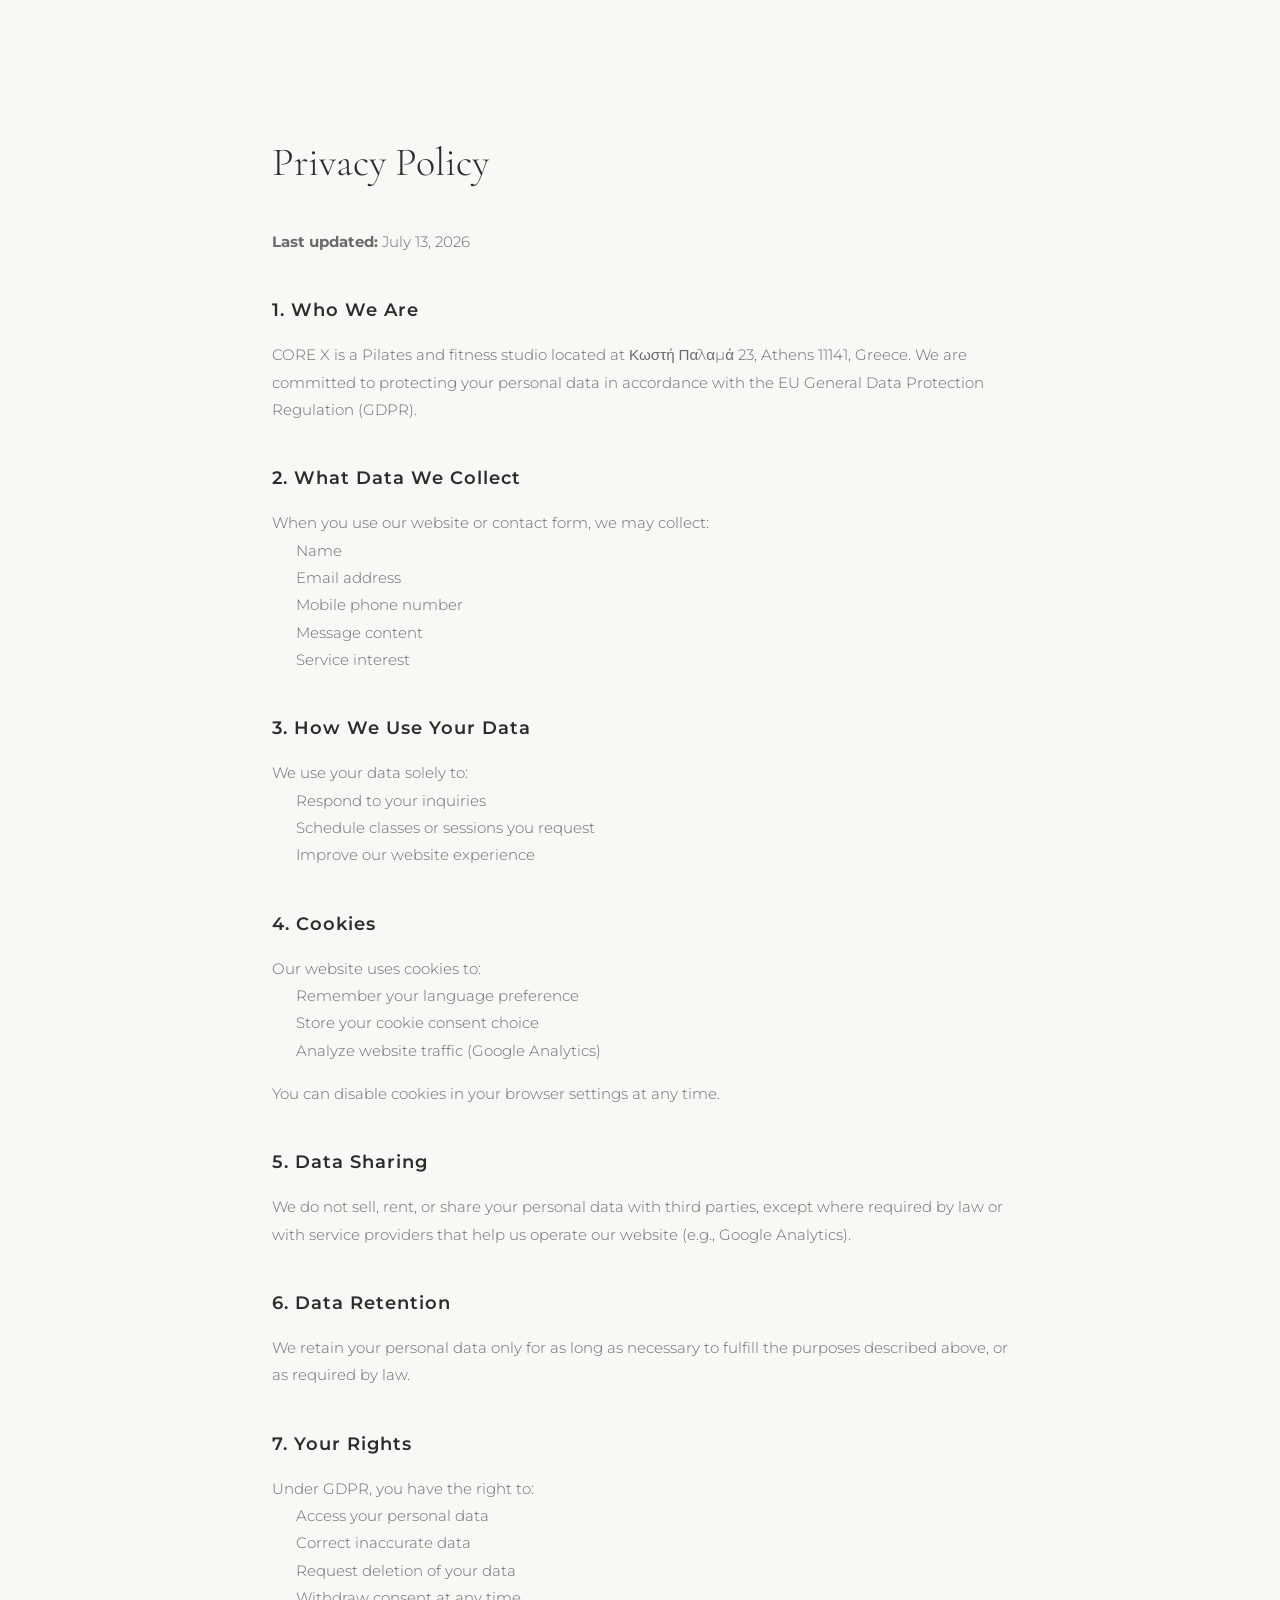
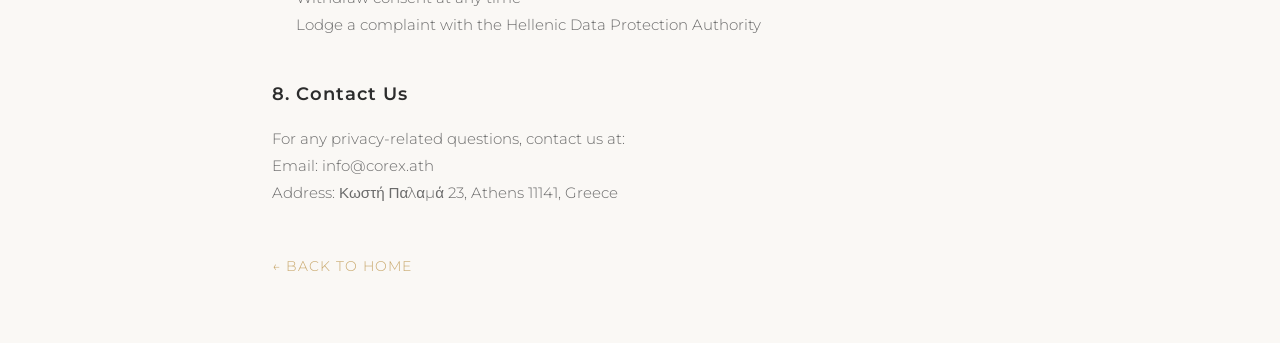
==== privacy.html @ 12844a9a "Add files via upload" ====
<!DOCTYPE html>
<html lang="en">
<head>
    <meta charset="UTF-8">
    <meta name="viewport" content="width=device-width, initial-scale=1.0">
    <title>Privacy Policy — CORE X</title>
    <meta name="description" content="Privacy Policy for CORE X Pilates and Fitness Studio in Athens, Greece.">
    <link rel="preconnect" href="https://fonts.googleapis.com">
    <link rel="preconnect" href="https://fonts.gstatic.com" crossorigin>
    <link href="https://fonts.googleapis.com/css2?family=Cormorant+Garamond:wght@300;400;600&family=Montserrat:wght@200;300;400;500;600&display=swap" rel="stylesheet">
    <link rel="stylesheet" href="styles.css">
    <style>
        .privacy-page {
            padding: 8rem 2rem 4rem;
            max-width: 800px;
            margin: 0 auto;
            color: var(--color-charcoal);
        }
        .privacy-page h1 {
            font-family: var(--font-heading);
            font-size: 2.5rem;
            font-weight: 300;
            margin-bottom: 2rem;
        }
        .privacy-page h2 {
            font-family: var(--font-body);
            font-size: 1.1rem;
            font-weight: 600;
            letter-spacing: 1px;
            margin-top: 2.5rem;
            margin-bottom: 1rem;
        }
        .privacy-page p, .privacy-page li {
            font-size: 0.95rem;
            line-height: 1.8;
            color: var(--color-text-light);
        }
        .privacy-page ul {
            padding-left: 1.5rem;
            margin-bottom: 1rem;
        }
        .privacy-page a {
            color: var(--color-gold);
        }
        .back-link {
            display: inline-block;
            margin-top: 3rem;
            font-size: 0.85rem;
            letter-spacing: 1px;
            text-transform: uppercase;
            color: var(--color-gold);
            text-decoration: none;
        }
        .back-link:hover {
            color: var(--color-primary);
        }
    </style>
</head>
<body>
    <div class="privacy-page">
        <h1>Privacy Policy</h1>
        <p><strong>Last updated:</strong> July 13, 2026</p>

        <h2>1. Who We Are</h2>
        <p>CORE X is a Pilates and fitness studio located at Κωστή Παλαμά 23, Athens 11141, Greece. We are committed to protecting your personal data in accordance with the EU General Data Protection Regulation (GDPR).</p>

        <h2>2. What Data We Collect</h2>
        <p>When you use our website or contact form, we may collect:</p>
        <ul>
            <li>Name</li>
            <li>Email address</li>
            <li>Mobile phone number</li>
            <li>Message content</li>
            <li>Service interest</li>
        </ul>

        <h2>3. How We Use Your Data</h2>
        <p>We use your data solely to:</p>
        <ul>
            <li>Respond to your inquiries</li>
            <li>Schedule classes or sessions you request</li>
            <li>Improve our website experience</li>
        </ul>

        <h2>4. Cookies</h2>
        <p>Our website uses cookies to:</p>
        <ul>
            <li>Remember your language preference</li>
            <li>Store your cookie consent choice</li>
            <li>Analyze website traffic (Google Analytics)</li>
        </ul>
        <p>You can disable cookies in your browser settings at any time.</p>

        <h2>5. Data Sharing</h2>
        <p>We do not sell, rent, or share your personal data with third parties, except where required by law or with service providers that help us operate our website (e.g., Google Analytics).</p>

        <h2>6. Data Retention</h2>
        <p>We retain your personal data only for as long as necessary to fulfill the purposes described above, or as required by law.</p>

        <h2>7. Your Rights</h2>
        <p>Under GDPR, you have the right to:</p>
        <ul>
            <li>Access your personal data</li>
            <li>Correct inaccurate data</li>
            <li>Request deletion of your data</li>
            <li>Withdraw consent at any time</li>
            <li>Lodge a complaint with the Hellenic Data Protection Authority</li>
        </ul>

        <h2>8. Contact Us</h2>
        <p>For any privacy-related questions, contact us at:<br>
        Email: info@corex.ath<br>
        Address: Κωστή Παλαμά 23, Athens 11141, Greece</p>

        <a href="index.html" class="back-link">← Back to Home</a>
    </div>
</body>
</html>
---- styles.css ----
/* ============================================
   CORE X — Pilates. Movement. Fitness.
   Premium Dark/Gold Design System
   ============================================ */

:root {
    --color-primary: #A67C52;
    --color-primary-light: #C4A882;
    --color-primary-dark: #8B6342;
    --color-gold: #C9A96E;
    --color-gold-light: #D4BA8A;
    --color-cream: #F5F0E8;
    --color-offwhite: #FAF8F5;
    --color-charcoal: #2C2C2C;
    --color-dark: #1A1A1A;
    --color-darker: #111111;
    --color-text: #3D3D3D;
    --color-text-light: #6B6B6B;
    --color-white: #FFFFFF;

    --font-heading: 'Cormorant Garamond', serif;
    --font-body: 'Montserrat', sans-serif;

    --transition: all 0.3s cubic-bezier(0.4, 0, 0.2, 1);
    --transition-slow: all 0.6s cubic-bezier(0.4, 0, 0.2, 1);
    --shadow-sm: 0 2px 8px rgba(0, 0, 0, 0.06);
    --shadow-md: 0 4px 20px rgba(0, 0, 0, 0.08);
    --shadow-lg: 0 8px 40px rgba(0, 0, 0, 0.12);
    --shadow-gold: 0 4px 20px rgba(201, 169, 110, 0.15);
}

/* Reset & Base */
*, *::before, *::after {
    margin: 0;
    padding: 0;
    box-sizing: border-box;
}

html {
    scroll-behavior: smooth;
    font-size: 16px;
}

body {
    font-family: var(--font-body);
    font-weight: 300;
    color: var(--color-text);
    background-color: var(--color-offwhite);
    line-height: 1.7;
    overflow-x: hidden;
}

body.no-scroll {
    overflow: hidden;
}

img {
    max-width: 100%;
    height: auto;
    display: block;
}

a {
    text-decoration: none;
    color: inherit;
    transition: var(--transition);
}

ul {
    list-style: none;
}

.container {
    max-width: 1200px;
    margin: 0 auto;
    padding: 0 2rem;
}

/* ============================================
   PRELOADER
   ============================================ */
.preloader {
    position: fixed;
    inset: 0;
    z-index: 10000;
    background: var(--color-dark);
    display: flex;
    align-items: center;
    justify-content: center;
    transition: opacity 0.6s ease, visibility 0.6s ease;
}

.preloader.hidden {
    opacity: 0;
    visibility: hidden;
}

.preloader-inner {
    text-align: center;
    display: flex;
    flex-direction: column;
    align-items: center;
}

.preloader-logo-img {
    width: 100px;
    height: auto;
    margin-bottom: 1.5rem;
}

.preloader-logo {
    font-family: var(--font-body);
    font-size: 2rem;
    font-weight: 200;
    letter-spacing: 8px;
    color: var(--color-white);
    margin-bottom: 2rem;
}

.nav-logo-img {
    height: 50px;
    width: auto;
}

.footer-logo-img {
    width: 75px;
    height: auto;
    display: block;
    margin: 0 auto 1rem auto;
}

.preloader-bar {
    width: 200px;
    height: 2px;
    background: rgba(255, 255, 255, 0.1);
    border-radius: 2px;
    overflow: hidden;
}

.preloader-progress {
    width: 0%;
    height: 100%;
    background: var(--color-gold);
    animation: preloaderFill 1.8s ease-in-out forwards;
}

@keyframes preloaderFill {
    0% { width: 0%; }
    100% { width: 100%; }
}

/* ============================================
   LANGUAGE TOGGLE
   ============================================ */
.lang-toggle {
    position: fixed;
    top: 1.5rem;
    right: 6rem;
    z-index: 1001;
    display: flex;
    align-items: center;
    gap: 0.5rem;
}

.lang-btn {
    background: none;
    border: none;
    font-family: var(--font-body);
    font-size: 0.7rem;
    font-weight: 400;
    letter-spacing: 1px;
    color: rgba(255, 255, 255, 0.6);
    cursor: pointer;
    transition: var(--transition);
    padding: 0.3rem 0.5rem;
}

.lang-btn.active {
    color: var(--color-white);
    font-weight: 500;
}

.lang-btn:hover {
    color: var(--color-gold);
}

.lang-divider {
    color: rgba(255, 255, 255, 0.3);
    font-size: 0.7rem;
}

.navbar.scrolled ~ .lang-toggle .lang-btn,
body .navbar.scrolled + .lang-toggle .lang-btn,
.lang-toggle.scrolled .lang-btn {
    color: rgba(44, 44, 44, 0.5);
}

.navbar.scrolled ~ .lang-toggle .lang-btn.active,
.lang-toggle.scrolled .lang-btn.active {
    color: var(--color-charcoal);
}

.lang-toggle.scrolled .lang-divider {
    color: rgba(44, 44, 44, 0.3);
}

/* ============================================
   NAVIGATION
   ============================================ */
.navbar {
    position: fixed;
    top: 0;
    left: 0;
    width: 100%;
    z-index: 1000;
    padding: 1.2rem 0;
    transition: var(--transition);
}

.navbar.scrolled {
    background: rgba(250, 248, 245, 0.97);
    backdrop-filter: blur(12px);
    padding: 0.8rem 0;
    box-shadow: 0 1px 20px rgba(0, 0, 0, 0.06);
}

.nav-container {
    max-width: 1200px;
    margin: 0 auto;
    padding: 0 2rem;
    display: flex;
    align-items: center;
    justify-content: space-between;
}

.nav-logo {
    display: flex;
    align-items: center;
}

.logo-circle {
    width: 70px;
    height: 70px;
    border-radius: 50%;
    background: var(--color-primary);
    display: flex;
    flex-direction: column;
    align-items: center;
    justify-content: center;
    transition: var(--transition);
}

.logo-circle:hover {
    transform: scale(1.05);
    box-shadow: var(--shadow-gold);
}

.logo-text {
    font-family: var(--font-body);
    font-weight: 600;
    font-size: 0.65rem;
    color: var(--color-white);
    letter-spacing: 2px;
    white-space: nowrap;
}

.logo-subtitle {
    font-family: var(--font-body);
    font-size: 0.28rem;
    color: var(--color-cream);
    letter-spacing: 0.3px;
    font-weight: 300;
    white-space: nowrap;
    margin-top: 1px;
}

.logo-circle-sm {
    width: 75px;
    height: 75px;
}

.logo-circle-sm .logo-text {
    font-size: 0.7rem;
}

.logo-circle-sm .logo-subtitle {
    font-size: 0.3rem;
}

.nav-menu {
    display: flex;
    gap: 2rem;
}

.nav-link {
    font-size: 0.85rem;
    font-weight: 400;
    letter-spacing: 0.5px;
    color: var(--color-white);
    position: relative;
}

.navbar.scrolled .nav-link {
    color: var(--color-charcoal);
}

.nav-link::after {
    content: '';
    position: absolute;
    bottom: -4px;
    left: 0;
    width: 0;
    height: 1px;
    background: var(--color-gold);
    transition: var(--transition);
}

.nav-link:hover::after,
.nav-link.active::after {
    width: 100%;
}

.nav-cta {
    padding: 0.6rem 1.5rem;
    border: 1px solid var(--color-gold);
    color: var(--color-white);
    font-size: 0.8rem;
    font-weight: 400;
    letter-spacing: 1px;
    text-transform: uppercase;
    transition: var(--transition);
}

.navbar.scrolled .nav-cta {
    color: var(--color-charcoal);
    border-color: var(--color-primary);
}

.nav-cta:hover {
    background: var(--color-gold);
    color: var(--color-white);
    box-shadow: var(--shadow-gold);
}

.nav-toggle {
    display: none;
    flex-direction: column;
    gap: 5px;
    background: none;
    border: none;
    cursor: pointer;
    padding: 5px;
}

.nav-toggle span {
    width: 25px;
    height: 2px;
    background: var(--color-white);
    transition: var(--transition);
}

.navbar.scrolled .nav-toggle span {
    background: var(--color-charcoal);
}

/* ============================================
   HERO SECTION — SLIDESHOW
   ============================================ */
.hero {
    position: relative;
    min-height: 110vh;
    display: flex;
    align-items: center;
    justify-content: center;
    overflow: hidden;
}

.hero-slides {
    position: absolute;
    inset: 0;
}

.hero-slide {
    position: absolute;
    inset: 0;
    background-size: cover;
    background-position: center;
    opacity: 0;
    transform: scale(1.05);
    transition: opacity 1.5s ease, transform 6s ease;
}

.hero-slide.active {
    opacity: 1;
    transform: scale(1);
}

.hero-overlay {
    position: absolute;
    inset: 0;
    background: linear-gradient(
        135deg,
        rgba(26, 26, 26, 0.7) 0%,
        rgba(44, 44, 44, 0.5) 50%,
        rgba(26, 26, 26, 0.6) 100%
    );
    z-index: 1;
}

.hero-content {
    position: relative;
    z-index: 2;
    text-align: center;
    color: var(--color-white);
    padding: 2rem;
}

.hero-pretext {
    display: block;
    font-family: var(--font-heading);
    font-style: italic;
    font-size: 2.5rem;
    font-weight: 300;
    color: var(--color-gold-light);
    margin-bottom: -0.5rem;
    opacity: 0;
    transform: translateY(20px);
    animation: heroFadeUp 1s 0.3s forwards;
}

.hero-title {
    font-family: var(--font-body);
    font-size: 6rem;
    font-weight: 200;
    letter-spacing: 30px;
    margin-bottom: 0;
    opacity: 0;
    transform: translateY(20px);
    animation: heroFadeUp 1s 0.5s forwards;
}

.hero-divider {
    width: 50px;
    height: 2px;
    background: var(--color-gold);
    margin: 1.5rem auto;
    opacity: 0;
    animation: heroFadeUp 1s 0.7s forwards;
}

.hero-tagline {
    font-size: 1rem;
    font-weight: 300;
    letter-spacing: 4px;
    text-transform: uppercase;
    color: var(--color-cream);
    margin-bottom: 2rem;
    opacity: 0;
    transform: translateY(20px);
    animation: heroFadeUp 1s 0.9s forwards;
}

.hero-services {
    display: flex;
    justify-content: center;
    gap: 3rem;
    margin-bottom: 3rem;
    opacity: 0;
    transform: translateY(20px);
    animation: heroFadeUp 1s 1.1s forwards;
}

.hero-service {
    display: flex;
    flex-direction: column;
    align-items: center;
    gap: 0.5rem;
}

.hero-service svg {
    width: 40px;
    height: 40px;
    color: var(--color-gold);
}

.hero-service span {
    font-size: 0.75rem;
    letter-spacing: 2px;
    text-transform: uppercase;
    font-weight: 300;
}

.hero-btn {
    display: inline-block;
    padding: 1rem 2.5rem;
    border: 1px solid var(--color-gold);
    color: var(--color-white);
    font-size: 0.8rem;
    letter-spacing: 2px;
    text-transform: uppercase;
    transition: var(--transition);
    opacity: 0;
    transform: translateY(20px);
    animation: heroFadeUp 1s 1.3s forwards;
}

.hero-btn:hover {
    background: var(--color-gold);
    color: var(--color-dark);
    box-shadow: var(--shadow-gold);
}

@keyframes heroFadeUp {
    to {
        opacity: 1;
        transform: translateY(0);
    }
}

.hero-scroll {
    position: absolute;
    bottom: 2rem;
    left: 50%;
    transform: translateX(-50%);
    display: flex;
    flex-direction: column;
    align-items: center;
    gap: 0.5rem;
    color: var(--color-cream);
    z-index: 2;
}

.hero-scroll span {
    font-size: 0.7rem;
    letter-spacing: 2px;
    text-transform: uppercase;
}

.scroll-line {
    width: 1px;
    height: 40px;
    background: var(--color-gold);
    animation: scrollPulse 2s infinite;
}

@keyframes scrollPulse {
    0%, 100% { opacity: 0.3; transform: scaleY(0.5); }
    50% { opacity: 1; transform: scaleY(1); }
}

/* ============================================
   SECTION COMMON STYLES
   ============================================ */
.section-label {
    display: inline-block;
    font-size: 0.75rem;
    font-weight: 500;
    letter-spacing: 3px;
    text-transform: uppercase;
    color: var(--color-gold);
    margin-bottom: 1rem;
}

.section-title {
    font-family: var(--font-heading);
    font-size: 3rem;
    font-weight: 300;
    color: var(--color-charcoal);
    line-height: 1.2;
    margin-bottom: 1rem;
}

.section-subtitle {
    font-size: 1rem;
    font-weight: 300;
    color: var(--color-text-light);
    max-width: 500px;
    margin: 0 auto;
}

.section-header {
    text-align: center;
    margin-bottom: 4rem;
}

/* ============================================
   SCROLL REVEAL
   ============================================ */
.reveal {
    opacity: 0;
    transform: translateY(40px);
    transition: opacity 0.8s cubic-bezier(0.4, 0, 0.2, 1), transform 0.8s cubic-bezier(0.4, 0, 0.2, 1);
}

.reveal.visible {
    opacity: 1;
    transform: translateY(0);
}

.reveal-grid {
    opacity: 0;
    transition: opacity 0.6s ease;
}

.reveal-grid.visible {
    opacity: 1;
}

.reveal-grid.visible .gallery-item {
    opacity: 0;
    transform: translateY(30px);
    animation: gridReveal 0.6s forwards;
}

.reveal-grid.visible .gallery-item:nth-child(1) { animation-delay: 0.1s; }
.reveal-grid.visible .gallery-item:nth-child(2) { animation-delay: 0.25s; }
.reveal-grid.visible .gallery-item:nth-child(3) { animation-delay: 0.4s; }
.reveal-grid.visible .gallery-item:nth-child(4) { animation-delay: 0.55s; }
.reveal-grid.visible .gallery-item:nth-child(5) { animation-delay: 0.7s; }

@keyframes gridReveal {
    to { opacity: 1; transform: translateY(0); }
}

/* ============================================
   ABOUT SECTION
   ============================================ */
.about {
    padding: 8rem 0;
    background: var(--color-offwhite);
}

.about-grid {
    display: grid;
    grid-template-columns: 1fr 1fr;
    gap: 4rem;
    align-items: center;
}

.about-text {
    font-size: 1rem;
    line-height: 1.8;
    color: var(--color-text-light);
    margin-bottom: 1.5rem;
}

.about-stats {
    display: flex;
    gap: 3rem;
    margin-top: 2.5rem;
    padding-top: 2.5rem;
    border-top: 1px solid rgba(201, 169, 110, 0.2);
}

.stat {
    display: flex;
    flex-direction: column;
}

.stat-number {
    font-family: var(--font-heading);
    font-size: 2.5rem;
    font-weight: 600;
    color: var(--color-primary);
}

.stat-label {
    font-size: 0.8rem;
    letter-spacing: 1px;
    color: var(--color-text-light);
    text-transform: uppercase;
}

.about-image {
    position: relative;
}

.about-image img {
    width: 100%;
    height: 500px;
    object-fit: cover;
    border-radius: 2px;
}

.about-image::before {
    content: '';
    position: absolute;
    top: -20px;
    right: -20px;
    width: 100%;
    height: 100%;
    border: 1px solid var(--color-gold-light);
    border-radius: 2px;
    z-index: -1;
}

/* ============================================
   SERVICES SECTION
   ============================================ */
.services {
    padding: 8rem 0;
    background: var(--color-cream);
}

.services-grid {
    display: grid;
    grid-template-columns: repeat(3, 1fr);
    gap: 2rem;
}

.service-card {
    display: grid;
    grid-template-columns: 180px 1fr;
    background: var(--color-white);
    border-radius: 2px;
    overflow: hidden;
    transition: var(--transition);
    box-shadow: var(--shadow-sm);
}

.service-card:hover {
    transform: translateY(-5px);
    box-shadow: var(--shadow-lg);
}

.service-image {
    position: relative;
    height: 100%;
    min-height: 200px;
    overflow: hidden;
}

.service-image img {
    width: 100%;
    height: 100%;
    object-fit: cover;
    transition: var(--transition-slow);
}

.service-card:hover .service-image img {
    transform: scale(1.08);
}

.service-overlay {
    position: absolute;
    inset: 0;
    background: linear-gradient(to top, rgba(26, 26, 26, 0.6), transparent);
}

.service-content {
    padding: 1.5rem;
    display: flex;
    flex-direction: column;
    justify-content: center;
}

.service-icon {
    width: 45px;
    height: 45px;
    margin-bottom: 1rem;
}

.service-icon svg {
    width: 100%;
    height: 100%;
    color: var(--color-gold);
}

.service-content h3 {
    font-family: var(--font-heading);
    font-size: 1.5rem;
    font-weight: 400;
    color: var(--color-charcoal);
    margin-bottom: 0.3rem;
}

.service-keywords {
    font-size: 0.8rem;
    color: var(--color-gold);
    letter-spacing: 1px;
    margin-bottom: 1rem;
}

.service-content p:last-child {
    font-size: 0.9rem;
    color: var(--color-text-light);
    line-height: 1.7;
}

/* ============================================
   STUDIO GALLERY
   ============================================ */
.studio {
    padding: 8rem 0;
    background: var(--color-offwhite);
}

.studio-gallery {
    display: grid;
    grid-template-columns: 1fr 1fr 1fr;
    grid-template-rows: 1fr 1fr;
    gap: 1.5rem;
    height: 600px;
}

.gallery-item {
    position: relative;
    overflow: hidden;
    border-radius: 2px;
    cursor: pointer;
}

.gallery-item img {
    width: 100%;
    height: 100%;
    object-fit: cover;
    transition: var(--transition-slow);
}

.gallery-item:hover img {
    transform: scale(1.05);
}

.gallery-large {
    grid-column: 1 / 3;
    grid-row: 1 / 2;
}

.gallery-caption {
    position: absolute;
    bottom: 1.5rem;
    left: 1.5rem;
    font-size: 0.8rem;
    letter-spacing: 2px;
    text-transform: uppercase;
    color: var(--color-white);
    opacity: 0;
    transform: translateY(10px);
    transition: var(--transition);
}

.gallery-item:hover .gallery-caption {
    opacity: 1;
    transform: translateY(0);
}

/* ============================================
   LIGHTBOX
   ============================================ */
.lightbox {
    position: fixed;
    inset: 0;
    z-index: 9999;
    background: rgba(0, 0, 0, 0.92);
    display: flex;
    align-items: center;
    justify-content: center;
    opacity: 0;
    visibility: hidden;
    transition: var(--transition);
}

.lightbox.active {
    opacity: 1;
    visibility: visible;
}

.lightbox-close {
    position: absolute;
    top: 2rem;
    right: 2rem;
    background: none;
    border: none;
    color: var(--color-white);
    font-size: 2.5rem;
    cursor: pointer;
    transition: var(--transition);
    line-height: 1;
}

.lightbox-close:hover {
    color: var(--color-gold);
    transform: rotate(90deg);
}

.lightbox-img {
    max-width: 85%;
    max-height: 85vh;
    object-fit: contain;
    border-radius: 2px;
    transform: scale(0.9);
    transition: var(--transition);
}

.lightbox.active .lightbox-img {
    transform: scale(1);
}

/* ============================================
   SCHEDULE SECTION
   ============================================ */
.schedule {
    padding: 8rem 0;
    background: var(--color-cream);
}

.schedule-table-wrapper {
    overflow-x: auto;
    border-radius: 2px;
    box-shadow: var(--shadow-sm);
    background: var(--color-white);
}

.schedule-table {
    width: 100%;
    border-collapse: collapse;
    font-size: 0.9rem;
}

.schedule-table th {
    padding: 1.2rem 1rem;
    text-align: center;
    font-weight: 500;
    font-size: 0.8rem;
    letter-spacing: 1px;
    text-transform: uppercase;
    color: var(--color-charcoal);
    border-bottom: 2px solid var(--color-gold-light);
    background: var(--color-offwhite);
}

.schedule-table td {
    padding: 1rem;
    text-align: center;
    border-bottom: 1px solid rgba(201, 169, 110, 0.1);
    vertical-align: middle;
}

.time-cell {
    font-weight: 500;
    color: var(--color-primary-dark);
    font-size: 0.85rem;
}

.class-pill {
    display: inline-block;
    padding: 0.4rem 1rem;
    border-radius: 20px;
    font-size: 0.75rem;
    font-weight: 400;
    letter-spacing: 0.5px;
    transition: var(--transition);
}

.class-pill:hover {
    transform: scale(1.05);
}

.class-pill.reformer {
    background: rgba(166, 124, 82, 0.15);
    color: var(--color-primary-dark);
}

.class-pill.strength {
    background: rgba(44, 44, 44, 0.1);
    color: var(--color-charcoal);
}

.class-pill.cardio {
    background: rgba(201, 169, 110, 0.2);
    color: var(--color-primary-dark);
}

/* ============================================
   CTA SECTION
   ============================================ */
.cta {
    position: relative;
    padding: 8rem 0;
    background: url('https://images.unsplash.com/photo-1574680096145-d05b474e2155?w=1920&q=80') center/cover no-repeat fixed;
}

.cta-overlay {
    position: absolute;
    inset: 0;
    background: rgba(26, 26, 26, 0.88);
}

.cta-content {
    position: relative;
    z-index: 2;
    text-align: center;
    color: var(--color-white);
}

.cta-content h2 {
    font-family: var(--font-heading);
    font-size: 3rem;
    font-weight: 300;
    margin-bottom: 1rem;
    line-height: 1.3;
}

.cta-content p {
    font-size: 1rem;
    font-weight: 300;
    color: var(--color-cream);
    margin-bottom: 2.5rem;
}

/* ============================================
   TESTIMONIALS SECTION
   ============================================ */
.testimonials {
    padding: 8rem 0;
    background: var(--color-dark);
}

.testimonials .section-label {
    color: var(--color-gold);
}

.testimonials .section-title {
    color: var(--color-white);
}

.testimonials-grid {
    display: grid;
    grid-template-columns: repeat(3, 1fr);
    gap: 2rem;
}

.testimonial-card {
    background: rgba(255, 255, 255, 0.03);
    border: 1px solid rgba(201, 169, 110, 0.15);
    border-radius: 2px;
    padding: 2.5rem;
    transition: var(--transition);
}

.testimonial-card:hover {
    border-color: var(--color-gold);
    background: rgba(201, 169, 110, 0.05);
    transform: translateY(-3px);
}

.testimonial-stars {
    color: var(--color-gold);
    font-size: 1rem;
    letter-spacing: 2px;
    margin-bottom: 1.2rem;
}

.testimonial-text {
    font-size: 0.95rem;
    font-style: italic;
    line-height: 1.8;
    color: rgba(255, 255, 255, 0.8);
    margin-bottom: 1.5rem;
}

.testimonial-author {
    font-size: 0.85rem;
    font-weight: 500;
    color: var(--color-gold-light);
    letter-spacing: 1px;
}

/* ============================================
   BUTTONS
   ============================================ */
.btn-primary {
    display: inline-block;
    padding: 1rem 2.5rem;
    background: var(--color-primary);
    color: var(--color-white);
    font-family: var(--font-body);
    font-size: 0.8rem;
    font-weight: 400;
    letter-spacing: 2px;
    text-transform: uppercase;
    border: none;
    cursor: pointer;
    transition: var(--transition);
    position: relative;
    overflow: hidden;
}

.btn-primary:hover {
    background: var(--color-primary-dark);
    transform: translateY(-2px);
    box-shadow: var(--shadow-md);
}

.btn-full {
    width: 100%;
    text-align: center;
}

.btn-primary .btn-loader {
    display: none;
    width: 18px;
    height: 18px;
    border: 2px solid rgba(255, 255, 255, 0.3);
    border-top-color: var(--color-white);
    border-radius: 50%;
    animation: spin 0.6s linear infinite;
    margin: 0 auto;
}

.btn-primary.loading .btn-text {
    display: none;
}

.btn-primary.loading .btn-loader {
    display: block;
}

@keyframes spin {
    to { transform: rotate(360deg); }
}

/* ============================================
   CONTACT SECTION
   ============================================ */
.contact {
    padding: 8rem 0;
    background: var(--color-offwhite);
}

.contact-grid {
    display: grid;
    grid-template-columns: 1fr 1fr;
    gap: 4rem;
}

.contact-details {
    display: flex;
    flex-direction: column;
    gap: 2rem;
    margin-top: 2rem;
}

.contact-item {
    display: flex;
    gap: 1.2rem;
    align-items: flex-start;
}

.contact-icon {
    width: 24px;
    height: 24px;
    flex-shrink: 0;
    color: var(--color-gold);
    margin-top: 2px;
}

.contact-icon svg {
    width: 100%;
    height: 100%;
}

.contact-item h4 {
    font-size: 0.85rem;
    font-weight: 500;
    color: var(--color-charcoal);
    margin-bottom: 0.2rem;
    letter-spacing: 0.5px;
}

.contact-item p {
    font-size: 0.9rem;
    color: var(--color-text-light);
    line-height: 1.6;
}

.contact-form-wrapper {
    background: var(--color-white);
    padding: 3rem;
    border-radius: 2px;
    box-shadow: var(--shadow-md);
    border: 1px solid rgba(201, 169, 110, 0.1);
}

.contact-form {
    display: flex;
    flex-direction: column;
    gap: 1.5rem;
}

/* Honeypot hidden field */
.form-hp {
    position: absolute;
    left: -9999px;
    opacity: 0;
    height: 0;
    overflow: hidden;
}

.form-group input,
.form-group select,
.form-group textarea {
    width: 100%;
    padding: 1rem 1.2rem;
    font-family: var(--font-body);
    font-size: 0.9rem;
    font-weight: 300;
    border: 1px solid rgba(201, 169, 110, 0.2);
    background: var(--color-offwhite);
    color: var(--color-text);
    transition: var(--transition);
    outline: none;
    border-radius: 2px;
}

.form-group input:focus,
.form-group select:focus,
.form-group textarea:focus {
    border-color: var(--color-gold);
    box-shadow: 0 0 0 3px rgba(201, 169, 110, 0.1);
}

.form-group textarea {
    resize: vertical;
    min-height: 100px;
}

.form-group select {
    appearance: none;
    background-image: url("data:image/svg+xml,%3Csvg xmlns='http://www.w3.org/2000/svg' width='12' height='12' viewBox='0 0 12 12'%3E%3Cpath fill='%23C9A96E' d='M6 8L1 3h10z'/%3E%3C/svg%3E");
    background-repeat: no-repeat;
    background-position: right 1rem center;
    padding-right: 2.5rem;
}

/* ============================================
   FOOTER
   ============================================ */
.footer {
    background: var(--color-darker);
    padding: 5rem 0 2rem;
    color: var(--color-cream);
}

.footer-grid {
    display: grid;
    grid-template-columns: 2fr 1fr 1fr 1fr;
    gap: 3rem;
    margin-bottom: 4rem;
}

.footer-tagline {
    font-size: 0.9rem;
    font-weight: 300;
    margin-top: 1rem;
    color: var(--color-text-light);
    letter-spacing: 1px;
    text-align: center;
}

.footer-links h4,
.footer-hours h4,
.footer-social h4 {
    font-size: 0.8rem;
    font-weight: 500;
    letter-spacing: 2px;
    text-transform: uppercase;
    color: var(--color-gold-light);
    margin-bottom: 1.5rem;
}

.footer-links ul li,
.footer-hours ul li {
    margin-bottom: 0.8rem;
}

.footer-links a {
    font-size: 0.9rem;
    font-weight: 300;
    color: var(--color-text-light);
}

.footer-links a:hover {
    color: var(--color-gold);
}

.footer-hours ul li {
    font-size: 0.9rem;
    font-weight: 300;
    color: var(--color-text-light);
}

.social-links {
    display: flex;
    gap: 1rem;
}

.social-links a {
    width: 40px;
    height: 40px;
    border: 1px solid rgba(201, 169, 110, 0.3);
    border-radius: 50%;
    display: flex;
    align-items: center;
    justify-content: center;
    transition: var(--transition);
}

.social-links a:hover {
    background: var(--color-gold);
    border-color: var(--color-gold);
    transform: translateY(-2px);
}

.social-links svg {
    width: 18px;
    height: 18px;
    color: var(--color-cream);
}

.social-links a:hover svg {
    color: var(--color-dark);
}

.footer-bottom {
    padding-top: 2rem;
    border-top: 1px solid rgba(255, 255, 255, 0.06);
    text-align: center;
}

.footer-bottom p {
    font-size: 0.8rem;
    font-weight: 300;
    color: var(--color-text-light);
}

/* ============================================
   COOKIE BAR
   ============================================ */
.cookie-bar {
    position: fixed;
    bottom: 0;
    left: 0;
    right: 0;
    z-index: 9998;
    background: var(--color-dark);
    padding: 1.2rem 2rem;
    display: flex;
    align-items: center;
    justify-content: space-between;
    gap: 2rem;
    transform: translateY(100%);
    transition: transform 0.5s ease;
    border-top: 1px solid rgba(201, 169, 110, 0.2);
}

.cookie-bar.visible {
    transform: translateY(0);
}

.cookie-bar p {
    font-size: 0.85rem;
    color: rgba(255, 255, 255, 0.8);
    font-weight: 300;
}

.cookie-accept {
    padding: 0.6rem 1.5rem;
    background: var(--color-gold);
    color: var(--color-dark);
    border: none;
    font-family: var(--font-body);
    font-size: 0.75rem;
    font-weight: 500;
    letter-spacing: 1px;
    text-transform: uppercase;
    cursor: pointer;
    transition: var(--transition);
    white-space: nowrap;
    border-radius: 2px;
}

.cookie-accept:hover {
    background: var(--color-gold-light);
    transform: translateY(-1px);
}

/* ============================================
   BACK TO TOP
   ============================================ */
.back-to-top {
    position: fixed;
    bottom: 2rem;
    right: 2rem;
    z-index: 999;
    width: 45px;
    height: 45px;
    background: var(--color-primary);
    border: none;
    border-radius: 50%;
    display: flex;
    align-items: center;
    justify-content: center;
    cursor: pointer;
    opacity: 0;
    visibility: hidden;
    transform: translateY(10px);
    transition: var(--transition);
    box-shadow: var(--shadow-md);
}

.back-to-top.visible {
    opacity: 1;
    visibility: visible;
    transform: translateY(0);
}

.back-to-top:hover {
    background: var(--color-gold);
    transform: translateY(-3px);
    box-shadow: var(--shadow-gold);
}

.back-to-top svg {
    width: 20px;
    height: 20px;
    color: var(--color-white);
}

/* ============================================
   RESPONSIVE DESIGN
   ============================================ */
@media (max-width: 1024px) {
    .services-grid {
        grid-template-columns: 1fr;
        max-width: 500px;
        margin: 0 auto;
    }

    .service-card {
        grid-template-columns: 140px 1fr;
    }

    .service-image {
        min-height: 180px;
        height: auto;
    }

    .about-grid {
        grid-template-columns: 1fr;
        gap: 3rem;
    }

    .about-image {
        order: -1;
    }

    .about-image::before {
        display: none;
    }

    .contact-grid {
        grid-template-columns: 1fr;
    }

    .footer-grid {
        grid-template-columns: 1fr 1fr;
        gap: 2rem;
    }

    .studio-gallery {
        grid-template-columns: 1fr;
        height: auto;
    }

    .gallery-item {
        height: 300px;
    }

    .gallery-large {
        grid-row: auto;
    }

    .testimonials-grid {
        grid-template-columns: 1fr;
        max-width: 600px;
        margin: 0 auto;
    }
}

@media (max-width: 768px) {
    .hero-title {
        font-size: 3.5rem;
        letter-spacing: 15px;
    }

    .hero-pretext {
        font-size: 1.8rem;
    }

    .hero-services {
        flex-direction: column;
        gap: 1.5rem;
    }

    .section-title {
        font-size: 2.2rem;
    }

    .nav-menu {
        position: fixed;
        top: 0;
        right: -100%;
        width: 80%;
        max-width: 350px;
        height: 100vh;
        background: var(--color-dark);
        flex-direction: column;
        align-items: center;
        justify-content: center;
        gap: 2.5rem;
        transition: var(--transition);
        box-shadow: var(--shadow-lg);
    }

    .nav-menu.active {
        right: 0;
    }

    .nav-menu .nav-link {
        color: var(--color-white);
        font-size: 1rem;
    }

    .nav-cta {
        display: none;
    }

    .nav-toggle {
        display: flex;
    }

    .nav-toggle.active span:nth-child(1) {
        transform: rotate(45deg) translate(5px, 5px);
    }

    .nav-toggle.active span:nth-child(2) {
        opacity: 0;
    }

    .nav-toggle.active span:nth-child(3) {
        transform: rotate(-45deg) translate(5px, -5px);
    }

    .lang-toggle {
        right: 4.5rem;
        top: 1.8rem;
    }

    .schedule-table {
        font-size: 0.8rem;
    }

    .schedule-table th,
    .schedule-table td {
        padding: 0.7rem 0.4rem;
    }

    .class-pill {
        padding: 0.3rem 0.6rem;
        font-size: 0.65rem;
    }

    .footer-grid {
        grid-template-columns: 1fr;
        text-align: center;
    }

    .social-links {
        justify-content: center;
    }

    .cta-content h2 {
        font-size: 2rem;
    }

    .service-card {
        grid-template-columns: 100px 1fr;
    }

    .service-content h3 {
        font-size: 1.1rem;
    }

    .service-content p:last-child {
        font-size: 0.8rem;
    }

    .service-keywords {
        font-size: 0.7rem;
    }

    .service-icon {
        width: 30px;
        height: 30px;
        margin-bottom: 0.5rem;
    }

    .cookie-bar {
        flex-direction: column;
        text-align: center;
        gap: 1rem;
        padding: 1.5rem;
    }
}

@media (max-width: 480px) {
    .hero-title {
        font-size: 2.5rem;
        letter-spacing: 10px;
    }

    .container {
        padding: 0 1.2rem;
    }

    .about, .services, .studio, .schedule, .contact, .testimonials {
        padding: 5rem 0;
    }

    .contact-form-wrapper {
        padding: 2rem 1.5rem;
    }

    .about-stats {
        flex-direction: column;
        gap: 1.5rem;
    }

    .lang-toggle {
        right: 4rem;
        top: 1.5rem;
    }
}
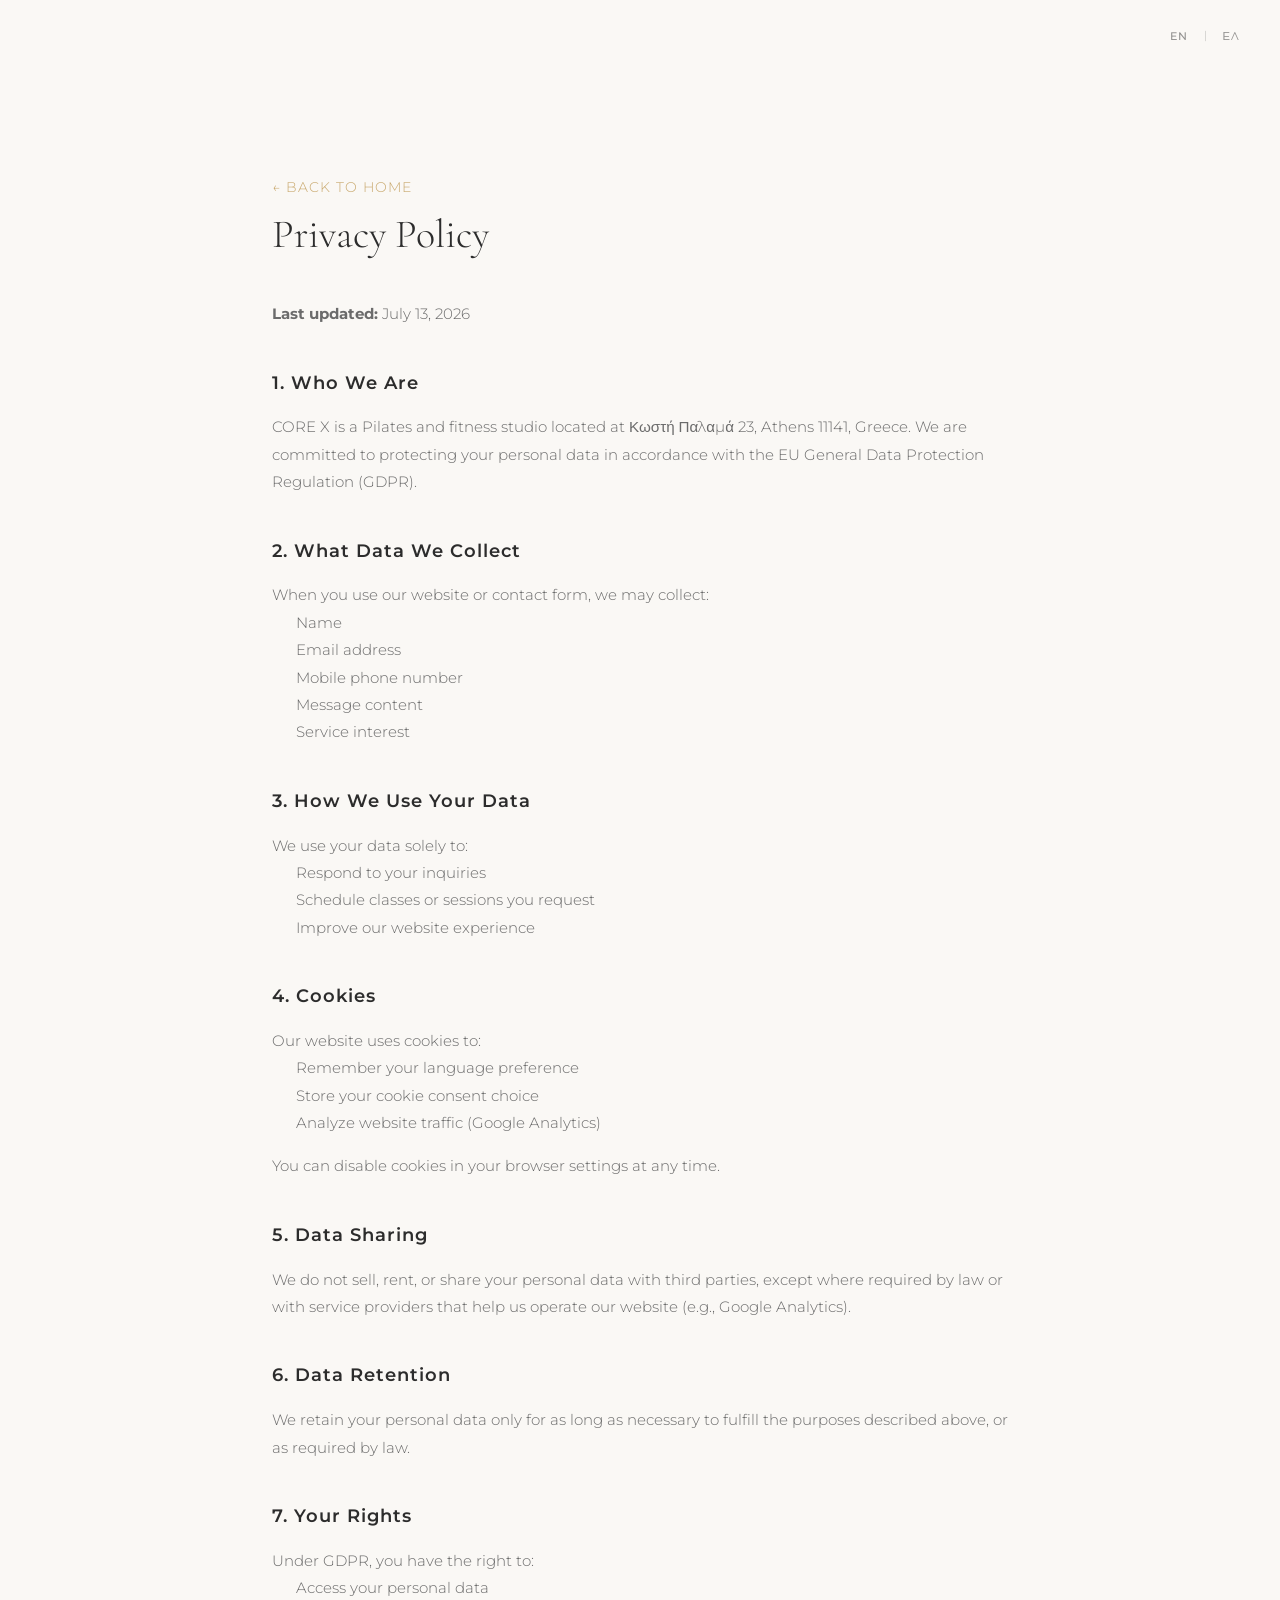
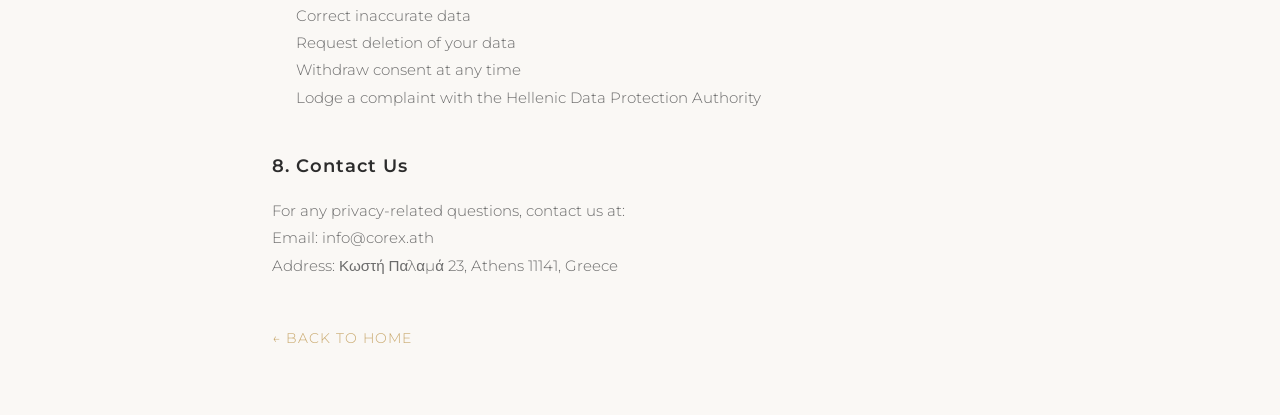
==== commit 4a1ee0f4: "Add files via upload" ====
--- a/privacy.html
+++ b/privacy.html
@@ -57,62 +57,153 @@
     </style>
 </head>
 <body>
+    <!-- Language Toggle -->
+    <div class="lang-toggle" style="position: fixed; top: 1.5rem; right: 2rem; z-index: 1001; display: flex; align-items: center; gap: 0.5rem;">
+        <button class="lang-btn active" data-lang="en" onclick="switchLang('en')" style="background:none;border:none;font-size:0.7rem;letter-spacing:1px;color:rgba(44,44,44,0.5);cursor:pointer;padding:0.3rem 0.5rem;">EN</button>
+        <span style="color:rgba(44,44,44,0.3);font-size:0.7rem;">|</span>
+        <button class="lang-btn" data-lang="el" onclick="switchLang('el')" style="background:none;border:none;font-size:0.7rem;letter-spacing:1px;color:rgba(44,44,44,0.5);cursor:pointer;padding:0.3rem 0.5rem;">ΕΛ</button>
+    </div>
+
     <div class="privacy-page">
-        <h1>Privacy Policy</h1>
-        <p><strong>Last updated:</strong> July 13, 2026</p>
-
-        <h2>1. Who We Are</h2>
-        <p>CORE X is a Pilates and fitness studio located at Κωστή Παλαμά 23, Athens 11141, Greece. We are committed to protecting your personal data in accordance with the EU General Data Protection Regulation (GDPR).</p>
-
-        <h2>2. What Data We Collect</h2>
-        <p>When you use our website or contact form, we may collect:</p>
-        <ul>
-            <li>Name</li>
-            <li>Email address</li>
-            <li>Mobile phone number</li>
-            <li>Message content</li>
-            <li>Service interest</li>
-        </ul>
-
-        <h2>3. How We Use Your Data</h2>
-        <p>We use your data solely to:</p>
-        <ul>
-            <li>Respond to your inquiries</li>
-            <li>Schedule classes or sessions you request</li>
-            <li>Improve our website experience</li>
-        </ul>
-
-        <h2>4. Cookies</h2>
-        <p>Our website uses cookies to:</p>
-        <ul>
-            <li>Remember your language preference</li>
-            <li>Store your cookie consent choice</li>
-            <li>Analyze website traffic (Google Analytics)</li>
-        </ul>
-        <p>You can disable cookies in your browser settings at any time.</p>
-
-        <h2>5. Data Sharing</h2>
-        <p>We do not sell, rent, or share your personal data with third parties, except where required by law or with service providers that help us operate our website (e.g., Google Analytics).</p>
-
-        <h2>6. Data Retention</h2>
-        <p>We retain your personal data only for as long as necessary to fulfill the purposes described above, or as required by law.</p>
-
-        <h2>7. Your Rights</h2>
-        <p>Under GDPR, you have the right to:</p>
-        <ul>
-            <li>Access your personal data</li>
-            <li>Correct inaccurate data</li>
-            <li>Request deletion of your data</li>
-            <li>Withdraw consent at any time</li>
-            <li>Lodge a complaint with the Hellenic Data Protection Authority</li>
-        </ul>
-
-        <h2>8. Contact Us</h2>
-        <p>For any privacy-related questions, contact us at:<br>
-        Email: info@corex.ath<br>
-        Address: Κωστή Παλαμά 23, Athens 11141, Greece</p>
-
-        <a href="index.html" class="back-link">← Back to Home</a>
+        <a href="index.html" class="back-link" data-en="← Back to Home" data-el="← Επιστροφή στην Αρχική">← Back to Home</a>
+
+        <!-- English Version -->
+        <div class="lang-content" data-lang="en">
+            <h1>Privacy Policy</h1>
+            <p><strong>Last updated:</strong> July 13, 2026</p>
+
+            <h2>1. Who We Are</h2>
+            <p>CORE X is a Pilates and fitness studio located at Κωστή Παλαμά 23, Athens 11141, Greece. We are committed to protecting your personal data in accordance with the EU General Data Protection Regulation (GDPR).</p>
+
+            <h2>2. What Data We Collect</h2>
+            <p>When you use our website or contact form, we may collect:</p>
+            <ul>
+                <li>Name</li>
+                <li>Email address</li>
+                <li>Mobile phone number</li>
+                <li>Message content</li>
+                <li>Service interest</li>
+            </ul>
+
+            <h2>3. How We Use Your Data</h2>
+            <p>We use your data solely to:</p>
+            <ul>
+                <li>Respond to your inquiries</li>
+                <li>Schedule classes or sessions you request</li>
+                <li>Improve our website experience</li>
+            </ul>
+
+            <h2>4. Cookies</h2>
+            <p>Our website uses cookies to:</p>
+            <ul>
+                <li>Remember your language preference</li>
+                <li>Store your cookie consent choice</li>
+                <li>Analyze website traffic (Google Analytics)</li>
+            </ul>
+            <p>You can disable cookies in your browser settings at any time.</p>
+
+            <h2>5. Data Sharing</h2>
+            <p>We do not sell, rent, or share your personal data with third parties, except where required by law or with service providers that help us operate our website (e.g., Google Analytics).</p>
+
+            <h2>6. Data Retention</h2>
+            <p>We retain your personal data only for as long as necessary to fulfill the purposes described above, or as required by law.</p>
+
+            <h2>7. Your Rights</h2>
+            <p>Under GDPR, you have the right to:</p>
+            <ul>
+                <li>Access your personal data</li>
+                <li>Correct inaccurate data</li>
+                <li>Request deletion of your data</li>
+                <li>Withdraw consent at any time</li>
+                <li>Lodge a complaint with the Hellenic Data Protection Authority</li>
+            </ul>
+
+            <h2>8. Contact Us</h2>
+            <p>For any privacy-related questions, contact us at:<br>
+            Email: info@corex.ath<br>
+            Address: Κωστή Παλαμά 23, Athens 11141, Greece</p>
+        </div>
+
+        <!-- Greek Version -->
+        <div class="lang-content" data-lang="el" style="display: none;">
+            <h1>Πολιτική Απορρήτου</h1>
+            <p><strong>Τελευταία ενημέρωση:</strong> 13 Ιουλίου 2026</p>
+
+            <h2>1. Ποιοι Είμαστε</h2>
+            <p>Το CORE X είναι ένα στούντιο Pilates και fitness που βρίσκεται στην Κωστή Παλαμά 23, Αθήνα 11141, Ελλάδα. Δεσμευόμαστε να προστατεύουμε τα προσωπικά σας δεδομένα σύμφωνα με τον Γενικό Κανονισμό Προστασίας Δεδομένων (GDPR) της ΕΕ.</p>
+
+            <h2>2. Ποια Δεδομένα Συλλέγουμε</h2>
+            <p>Όταν χρησιμοποιείτε τον ιστότοπό μας ή τη φόρμα επικοινωνίας, ενδέχεται να συλλέξουμε:</p>
+            <ul>
+                <li>Όνομα</li>
+                <li>Διεύθυνση email</li>
+                <li>Αριθμό κινητού τηλεφώνου</li>
+                <li>Περιεχόμενο μηνύματος</li>
+                <li>Ενδιαφέρον υπηρεσίας</li>
+            </ul>
+
+            <h2>3. Πώς Χρησιμοποιούμε τα Δεδομένα σας</h2>
+            <p>Χρησιμοποιούμε τα δεδομένα σας αποκλειστικά για:</p>
+            <ul>
+                <li>Να απαντήσουμε στα ερωτήματά σας</li>
+                <li>Να προγραμματίσουμε μαθήματα ή συνεδρίες που ζητάτε</li>
+                <li>Να βελτιώσουμε την εμπειρία του ιστότοπου</li>
+            </ul>
+
+            <h2>4. Cookies</h2>
+            <p>Ο ιστότοπός μας χρησιμοποιεί cookies για:</p>
+            <ul>
+                <li>Να θυμάται τη γλωσσική σας προτίμηση</li>
+                <li>Να αποθηκεύει την επιλογή σας για τα cookies</li>
+                <li>Να αναλύει την επισκεψιμότητα (Google Analytics)</li>
+            </ul>
+            <p>Μπορείτε να απενεργοποιήσετε τα cookies στις ρυθμίσεις του προγράμματος περιήγησής σας ανά πάσα στιγμή.</p>
+
+            <h2>5. Κοινοποίηση Δεδομένων</h2>
+            <p>Δεν πωλούμε, ενοικιάζουμε ή μοιραζόμαστε τα προσωπικά σας δεδομένα με τρίτους, εκτός εάν απαιτείται από τον νόμο ή με παρόχους υπηρεσιών που μας βοηθούν να λειτουργούμε τον ιστότοπό μας (π.χ. Google Analytics).</p>
+
+            <h2>6. Διατήρηση Δεδομένων</h2>
+            <p>Διατηρούμε τα προσωπικά σας δεδομένα μόνο για όσο χρόνο είναι απαραίτητο για την εκπλήρωση των σκοπών που περιγράφονται παραπάνω ή όπως απαιτείται από τον νόμο.</p>
+
+            <h2>7. Τα Δικαιώματά σας</h2>
+            <p>Σύμφωνα με τον GDPR, έχετε το δικαίωμα να:</p>
+            <ul>
+                <li>Αποκτήσετε πρόσβαση στα προσωπικά σας δεδομένα</li>
+                <li>Διορθώσετε ανακριβή δεδομένα</li>
+                <li>Ζητήσετε τη διαγραφή των δεδομένων σας</li>
+                <li>Ανακαλέσετε τη συγκατάθεσή σας ανά πάσα στιγμή</li>
+                <li>Υποβάλετε καταγγελία στην Αρχή Προστασίας Δεδομένων Προσωπικού Χαρακτήρα</li>
+            </ul>
+
+            <h2>8. Επικοινωνία</h2>
+            <p>Για οποιαδήποτε ερώτηση σχετικά με το απόρρητο, επικοινωνήστε μαζί μας:<br>
+            Email: info@corex.ath<br>
+            Διεύθυνση: Κωστή Παλαμά 23, Αθήνα 11141, Ελλάδα</p>
+        </div>
+
+        <a href="index.html" class="back-link" data-en="← Back to Home" data-el="← Επιστροφή στην Αρχική">← Back to Home</a>
     </div>
+
+    <script>
+        function switchLang(lang) {
+            document.querySelectorAll('.lang-content').forEach(el => {
+                el.style.display = el.dataset.lang === lang ? 'block' : 'none';
+            });
+            document.querySelectorAll('.lang-btn').forEach(btn => {
+                btn.classList.toggle('active', btn.dataset.lang === lang);
+                btn.style.color = btn.dataset.lang === lang ? '#2c2c2c' : 'rgba(44,44,44,0.5)';
+                btn.style.fontWeight = btn.dataset.lang === lang ? '500' : '400';
+            });
+            document.querySelectorAll('[data-' + lang + ']').forEach(el => {
+                if (!el.classList.contains('lang-content') && !el.classList.contains('lang-btn')) {
+                    el.textContent = el.getAttribute('data-' + lang);
+                }
+            });
+            localStorage.setItem('corex-lang', lang);
+        }
+        // Check saved language
+        const saved = localStorage.getItem('corex-lang');
+        if (saved) switchLang(saved);
+    </script>
 </body>
 </html>
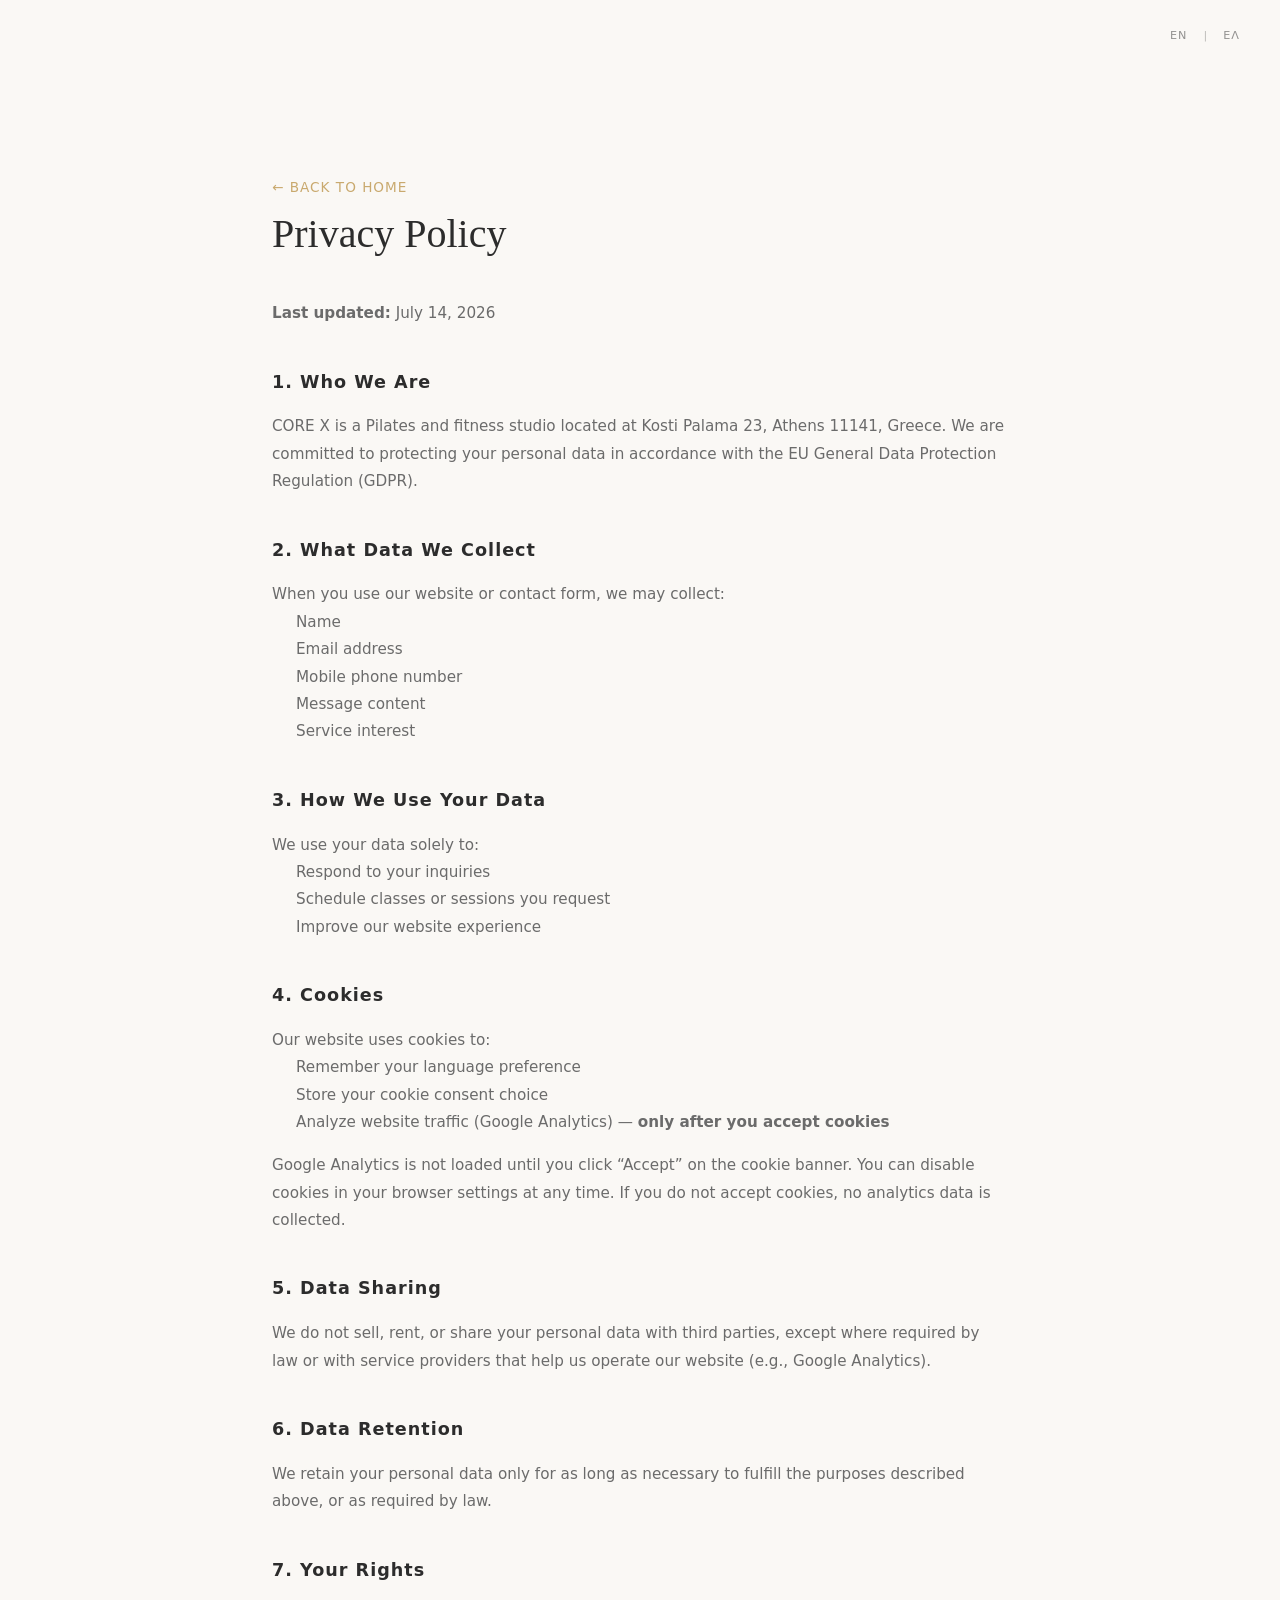
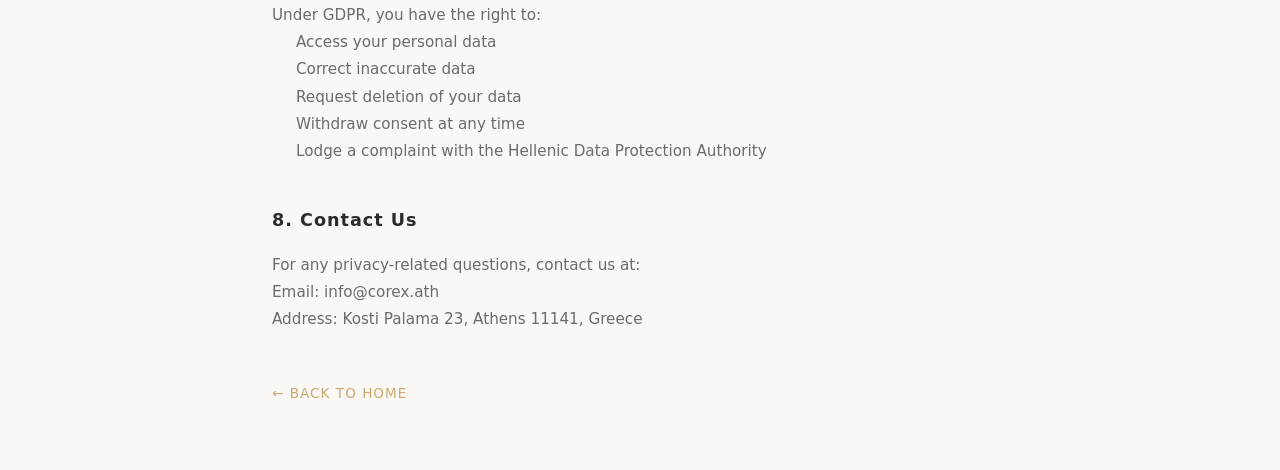
==== commit 8e1dc6db: "Add files via upload" ====
--- a/privacy.html
+++ b/privacy.html
@@ -5,9 +5,6 @@
     <meta name="viewport" content="width=device-width, initial-scale=1.0">
     <title>Privacy Policy — CORE X</title>
     <meta name="description" content="Privacy Policy for CORE X Pilates and Fitness Studio in Athens, Greece.">
-    <link rel="preconnect" href="https://fonts.googleapis.com">
-    <link rel="preconnect" href="https://fonts.gstatic.com" crossorigin>
-    <link href="https://fonts.googleapis.com/css2?family=Cormorant+Garamond:wght@300;400;600&family=Montserrat:wght@200;300;400;500;600&display=swap" rel="stylesheet">
     <link rel="stylesheet" href="styles.css">
     <style>
         .privacy-page {
@@ -70,10 +67,10 @@
         <!-- English Version -->
         <div class="lang-content" data-lang="en">
             <h1>Privacy Policy</h1>
-            <p><strong>Last updated:</strong> July 13, 2026</p>
+            <p><strong>Last updated:</strong> July 14, 2026</p>
 
             <h2>1. Who We Are</h2>
-            <p>CORE X is a Pilates and fitness studio located at Κωστή Παλαμά 23, Athens 11141, Greece. We are committed to protecting your personal data in accordance with the EU General Data Protection Regulation (GDPR).</p>
+            <p>CORE X is a Pilates and fitness studio located at Kosti Palama 23, Athens 11141, Greece. We are committed to protecting your personal data in accordance with the EU General Data Protection Regulation (GDPR).</p>
 
             <h2>2. What Data We Collect</h2>
             <p>When you use our website or contact form, we may collect:</p>
@@ -98,9 +95,9 @@
             <ul>
                 <li>Remember your language preference</li>
                 <li>Store your cookie consent choice</li>
-                <li>Analyze website traffic (Google Analytics)</li>
-            </ul>
-            <p>You can disable cookies in your browser settings at any time.</p>
+                <li>Analyze website traffic (Google Analytics) — <strong>only after you accept cookies</strong></li>
+            </ul>
+            <p>Google Analytics is not loaded until you click “Accept” on the cookie banner. You can disable cookies in your browser settings at any time. If you do not accept cookies, no analytics data is collected.</p>
 
             <h2>5. Data Sharing</h2>
             <p>We do not sell, rent, or share your personal data with third parties, except where required by law or with service providers that help us operate our website (e.g., Google Analytics).</p>
@@ -121,7 +118,7 @@
             <h2>8. Contact Us</h2>
             <p>For any privacy-related questions, contact us at:<br>
             Email: info@corex.ath<br>
-            Address: Κωστή Παλαμά 23, Athens 11141, Greece</p>
+            Address: Kosti Palama 23, Athens 11141, Greece</p>
         </div>
 
         <!-- Greek Version -->
@@ -155,9 +152,9 @@
             <ul>
                 <li>Να θυμάται τη γλωσσική σας προτίμηση</li>
                 <li>Να αποθηκεύει την επιλογή σας για τα cookies</li>
-                <li>Να αναλύει την επισκεψιμότητα (Google Analytics)</li>
-            </ul>
-            <p>Μπορείτε να απενεργοποιήσετε τα cookies στις ρυθμίσεις του προγράμματος περιήγησής σας ανά πάσα στιγμή.</p>
+                <li>Να αναλύει την επισκεψιμότητα (Google Analytics) — <strong>μόνο μετά την αποδοχή σας</strong></li>
+            </ul>
+            <p>Το Google Analytics δεν φορτώνεται μέχρι να κάνετε κλικ στο «Αποδοχή» στο banner cookies. Μπορείτε να απενεργοποιήσετε τα cookies στις ρυθμίσεις του προγράμματος περιήγησής σας ανά πάσα στιγμή. Εάν δεν αποδεχτείτε, δεν συλλέγονται δεδομένα analytics.</p>
 
             <h2>5. Κοινοποίηση Δεδομένων</h2>
             <p>Δεν πωλούμε, ενοικιάζουμε ή μοιραζόμαστε τα προσωπικά σας δεδομένα με τρίτους, εκτός εάν απαιτείται από τον νόμο ή με παρόχους υπηρεσιών που μας βοηθούν να λειτουργούμε τον ιστότοπό μας (π.χ. Google Analytics).</p>
--- a/styles.css
+++ b/styles.css
@@ -18,8 +18,8 @@
     --color-text-light: #6B6B6B;
     --color-white: #FFFFFF;
 
-    --font-heading: 'Cormorant Garamond', serif;
-    --font-body: 'Montserrat', sans-serif;
+    --font-heading: Georgia, 'Times New Roman', serif;
+    --font-body: system-ui, -apple-system, BlinkMacSystemFont, 'Segoe UI', sans-serif;
 
     --transition: all 0.3s cubic-bezier(0.4, 0, 0.2, 1);
     --transition-slow: all 0.6s cubic-bezier(0.4, 0, 0.2, 1);
@@ -368,7 +368,7 @@
    ============================================ */
 .hero {
     position: relative;
-    min-height: 110vh;
+    min-height: 100vh;
     display: flex;
     align-items: center;
     justify-content: center;
@@ -906,6 +906,7 @@
 
 .schedule-table-wrapper {
     overflow-x: auto;
+    -webkit-overflow-scrolling: touch;
     border-radius: 2px;
     box-shadow: var(--shadow-sm);
     background: var(--color-white);
@@ -913,6 +914,7 @@
 
 .schedule-table {
     width: 100%;
+    min-width: 600px;
     border-collapse: collapse;
     font-size: 0.9rem;
 }
@@ -977,7 +979,7 @@
 .cta {
     position: relative;
     padding: 8rem 0;
-    background: url('https://images.unsplash.com/photo-1574680096145-d05b474e2155?w=1920&q=80') center/cover no-repeat fixed;
+    background: url('cta-background.jpg') center/cover no-repeat fixed;
 }
 
 .cta-overlay {
@@ -1290,6 +1292,25 @@
     color: var(--color-text-light);
 }
 
+.footer-hours .summer-hours {
+    font-size: 0.82rem;
+    color: var(--color-gold);
+}
+
+.footer-phone {
+    margin-top: 1.2rem;
+    font-size: 0.9rem;
+    font-weight: 400;
+}
+
+.footer-phone a {
+    color: var(--color-gold-light);
+}
+
+.footer-phone a:hover {
+    color: var(--color-gold);
+}
+
 .social-links {
     display: flex;
     gap: 1rem;
@@ -1428,6 +1449,47 @@
 }
 
 /* ============================================
+   WHATSAPP FLOATING BUTTON
+   ============================================ */
+.whatsapp-float {
+    position: fixed;
+    bottom: 2rem;
+    left: 2rem;
+    z-index: 999;
+    width: 56px;
+    height: 56px;
+    min-width: 56px;
+    min-height: 56px;
+    max-width: 56px;
+    max-height: 56px;
+    background: #25D366;
+    border-radius: 50%;
+    display: flex;
+    align-items: center;
+    justify-content: center;
+    box-shadow: 0 4px 12px rgba(37, 211, 102, 0.4);
+    transition: var(--transition);
+}
+
+@media (hover: hover) and (pointer: fine) {
+    .whatsapp-float:hover {
+        background: #1ebe57;
+        transform: scale(1.1);
+        box-shadow: 0 6px 20px rgba(37, 211, 102, 0.5);
+    }
+}
+
+.whatsapp-float svg {
+    width: 30px;
+    height: 30px;
+    min-width: 30px;
+    min-height: 30px;
+    max-width: 30px;
+    max-height: 30px;
+    flex-shrink: 0;
+}
+
+/* ============================================
    RESPONSIVE DESIGN
    ============================================ */
 @media (max-width: 1024px) {
@@ -1469,15 +1531,16 @@
     }
 
     .studio-gallery {
-        grid-template-columns: 1fr;
+        grid-template-columns: 1fr 1fr;
         height: auto;
     }
 
     .gallery-item {
-        height: 300px;
+        height: 250px;
     }
 
     .gallery-large {
+        grid-column: 1 / 3;
         grid-row: auto;
     }
 
@@ -1499,8 +1562,8 @@
     }
 
     .hero-services {
-        flex-direction: column;
-        gap: 1.5rem;
+        flex-direction: row;
+        gap: 2rem;
     }
 
     .section-title {
@@ -1584,6 +1647,10 @@
         font-size: 2rem;
     }
 
+    .cta {
+        background-attachment: scroll;
+    }
+
     .service-card {
         grid-template-columns: 100px 1fr;
     }
@@ -1612,6 +1679,26 @@
         gap: 1rem;
         padding: 1.5rem;
     }
+
+    .whatsapp-float {
+        width: 48px;
+        height: 48px;
+        min-width: 48px;
+        min-height: 48px;
+        max-width: 48px;
+        max-height: 48px;
+        bottom: 1.5rem;
+        left: 1.5rem;
+    }
+
+    .whatsapp-float svg {
+        width: 26px;
+        height: 26px;
+        min-width: 26px;
+        min-height: 26px;
+        max-width: 26px;
+        max-height: 26px;
+    }
 }
 
 @media (max-width: 480px) {
@@ -1633,8 +1720,9 @@
     }
 
     .about-stats {
-        flex-direction: column;
-        gap: 1.5rem;
+        flex-direction: row;
+        gap: 1rem;
+        justify-content: center;
     }
 
     .lang-toggle {
@@ -1642,3 +1730,27 @@
         top: 1.5rem;
     }
 }
+
+/* ============================================
+   REDUCED MOTION
+   ============================================ */
+@media (prefers-reduced-motion: reduce) {
+    *, *::before, *::after {
+        animation-duration: 0.01ms !important;
+        animation-iteration-count: 1 !important;
+        transition-duration: 0.01ms !important;
+    }
+
+    .hero-slide {
+        transition: opacity 0.3s ease;
+        transform: none;
+    }
+
+    .hero-slide.active {
+        transform: none;
+    }
+
+    .scroll-line {
+        animation: none;
+    }
+}
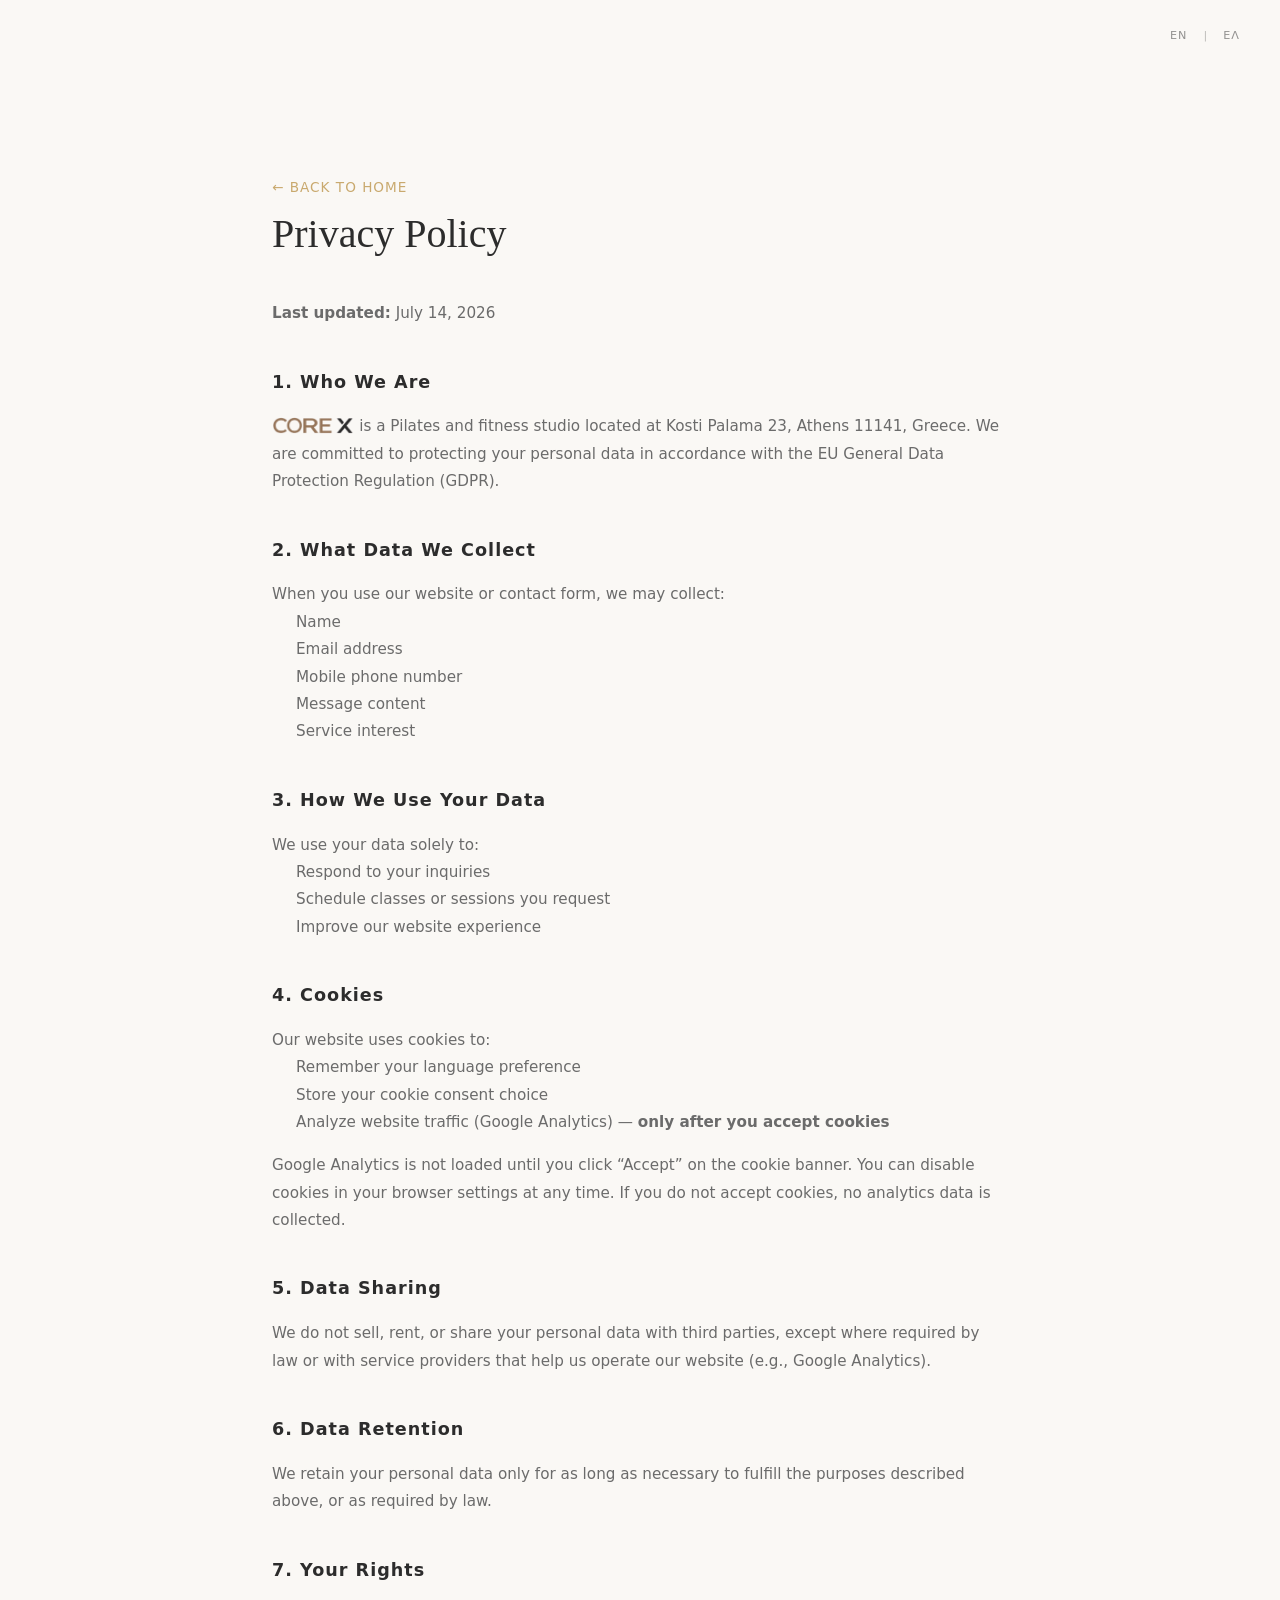
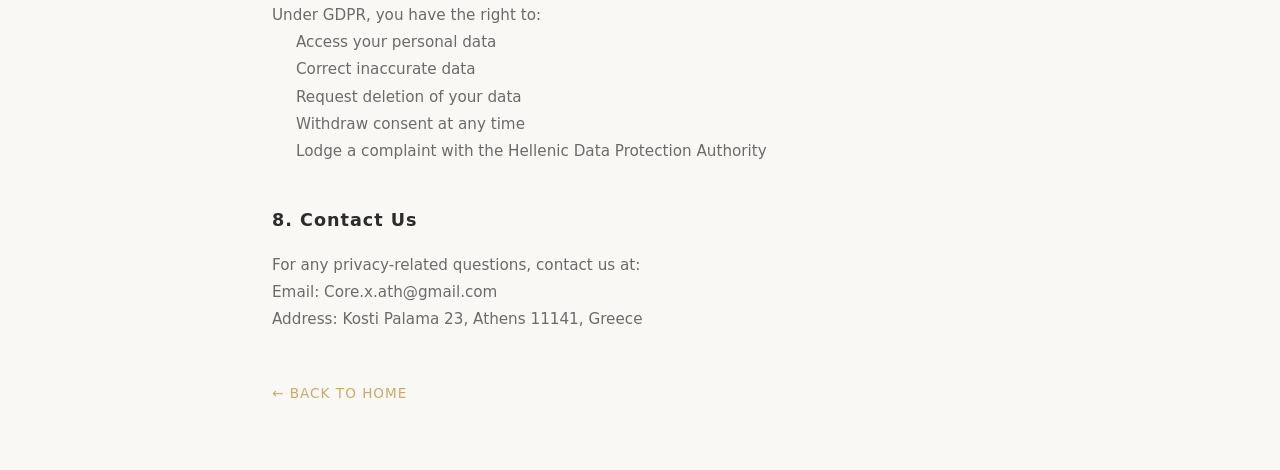
==== commit 1e2d960a: "Add files via upload" ====
--- a/privacy.html
+++ b/privacy.html
@@ -70,7 +70,7 @@
             <p><strong>Last updated:</strong> July 14, 2026</p>
 
             <h2>1. Who We Are</h2>
-            <p>CORE X is a Pilates and fitness studio located at Kosti Palama 23, Athens 11141, Greece. We are committed to protecting your personal data in accordance with the EU General Data Protection Regulation (GDPR).</p>
+            <p><img src="PDF_corex_screenshot-removebg-preview.png" alt="CORE X" class="brand-inline-img"> is a Pilates and fitness studio located at Kosti Palama 23, Athens 11141, Greece. We are committed to protecting your personal data in accordance with the EU General Data Protection Regulation (GDPR).</p>
 
             <h2>2. What Data We Collect</h2>
             <p>When you use our website or contact form, we may collect:</p>
@@ -117,7 +117,7 @@
 
             <h2>8. Contact Us</h2>
             <p>For any privacy-related questions, contact us at:<br>
-            Email: info@corex.ath<br>
+            Email: Core.x.ath@gmail.com<br>
             Address: Kosti Palama 23, Athens 11141, Greece</p>
         </div>
 
@@ -127,7 +127,7 @@
             <p><strong>Τελευταία ενημέρωση:</strong> 13 Ιουλίου 2026</p>
 
             <h2>1. Ποιοι Είμαστε</h2>
-            <p>Το CORE X είναι ένα στούντιο Pilates και fitness που βρίσκεται στην Κωστή Παλαμά 23, Αθήνα 11141, Ελλάδα. Δεσμευόμαστε να προστατεύουμε τα προσωπικά σας δεδομένα σύμφωνα με τον Γενικό Κανονισμό Προστασίας Δεδομένων (GDPR) της ΕΕ.</p>
+            <p>Το <img src="PDF_corex_screenshot-removebg-preview.png" alt="CORE X" class="brand-inline-img"> είναι ένα στούντιο Pilates και fitness που βρίσκεται στην Κωστή Παλαμά 23, Αθήνα 11141, Ελλάδα. Δεσμευόμαστε να προστατεύουμε τα προσωπικά σας δεδομένα σύμφωνα με τον Γενικό Κανονισμό Προστασίας Δεδομένων (GDPR) της ΕΕ.</p>
 
             <h2>2. Ποια Δεδομένα Συλλέγουμε</h2>
             <p>Όταν χρησιμοποιείτε τον ιστότοπό μας ή τη φόρμα επικοινωνίας, ενδέχεται να συλλέξουμε:</p>
@@ -174,7 +174,7 @@
 
             <h2>8. Επικοινωνία</h2>
             <p>Για οποιαδήποτε ερώτηση σχετικά με το απόρρητο, επικοινωνήστε μαζί μας:<br>
-            Email: info@corex.ath<br>
+            Email: Core.x.ath@gmail.com<br>
             Διεύθυνση: Κωστή Παλαμά 23, Αθήνα 11141, Ελλάδα</p>
         </div>
 
--- a/styles.css
+++ b/styles.css
@@ -103,18 +103,76 @@
 }
 
 .preloader-logo-img {
-    width: 100px;
+    width: 180px;
     height: auto;
-    margin-bottom: 1.5rem;
+    margin-bottom: 2rem;
+}
+
+.preloader-brand-img {
+    width: 280px;
+    height: auto;
+    margin-bottom: 2rem;
+    opacity: 0;
+    animation: heroFadeUp 1s 0.3s forwards;
 }
 
 .preloader-logo {
-    font-family: var(--font-body);
+    font-family: 'Montserrat', var(--font-body);
     font-size: 2rem;
     font-weight: 200;
     letter-spacing: 8px;
     color: var(--color-white);
     margin-bottom: 2rem;
+}
+
+/* Brand name styling — matches logo weight contrast */
+.brand-core {
+    font-family: 'Montserrat', var(--font-body);
+    font-weight: 700;
+}
+
+.brand-x {
+    display: inline-flex;
+    align-items: center;
+    vertical-align: baseline;
+}
+
+.brand-x-svg {
+    height: 0.72em;
+    width: auto;
+    display: inline-block;
+    vertical-align: middle;
+    position: relative;
+    top: -0.08em;
+}
+
+.brand-x-svg--sm {
+    height: 0.65em;
+    top: -0.06em;
+}
+
+.brand-x--inline {
+    display: inline-flex;
+    vertical-align: baseline;
+}
+
+.brand-x-svg--inline {
+    height: 0.6em;
+    top: -0.04em;
+}
+
+.brand-inline-img {
+    height: 1.1em;
+    width: auto;
+    display: inline-block;
+    vertical-align: middle;
+    position: relative;
+    top: -0.1em;
+}
+
+.cta-content .brand-inline-img,
+.footer-bottom .brand-inline-img {
+    filter: brightness(0) invert(1);
 }
 
 .nav-logo-img {
@@ -429,7 +487,7 @@
 }
 
 .hero-title {
-    font-family: var(--font-body);
+    font-family: 'Montserrat', var(--font-body);
     font-size: 6rem;
     font-weight: 200;
     letter-spacing: 30px;
@@ -437,6 +495,17 @@
     opacity: 0;
     transform: translateY(20px);
     animation: heroFadeUp 1s 0.5s forwards;
+}
+
+.hero-brand-img {
+    width: 500px;
+    max-width: 90vw;
+    height: auto;
+    margin-bottom: 0;
+    opacity: 0;
+    transform: translateY(20px);
+    animation: heroFadeUp 1s 0.5s forwards;
+    filter: brightness(0) invert(1);
 }
 
 .hero-divider {
@@ -595,6 +664,83 @@
 .reveal.visible {
     opacity: 1;
     transform: translateY(0);
+}
+
+/* Section header split entrance */
+.section-header.reveal .section-label {
+    opacity: 0;
+    transform: translateX(-30px);
+    transition: opacity 0.5s 0.3s ease, transform 0.5s 0.3s ease;
+}
+
+.section-header.reveal.visible .section-label {
+    opacity: 1;
+    transform: translateX(0);
+}
+
+.section-header.reveal .section-title {
+    opacity: 0;
+    transform: translateY(15px);
+    transition: opacity 0.5s 0.5s ease, transform 0.5s 0.5s ease;
+}
+
+.section-header.reveal.visible .section-title {
+    opacity: 1;
+    transform: translateY(0);
+}
+
+.section-header.reveal .section-subtitle {
+    opacity: 0;
+    transition: opacity 0.5s 0.7s ease;
+}
+
+.section-header.reveal.visible .section-subtitle {
+    opacity: 1;
+}
+
+/* Staggered reveal for container children */
+.reveal-stagger > * {
+    opacity: 0;
+    transform: translateY(30px);
+    transition: opacity 0.5s cubic-bezier(0.4, 0, 0.2, 1), transform 0.5s cubic-bezier(0.4, 0, 0.2, 1);
+}
+
+.reveal-stagger.visible > * {
+    opacity: 1;
+    transform: translateY(0);
+}
+
+.reveal-stagger.visible > *:nth-child(1) { transition-delay: 0.1s; }
+.reveal-stagger.visible > *:nth-child(2) { transition-delay: 0.2s; }
+.reveal-stagger.visible > *:nth-child(3) { transition-delay: 0.3s; }
+.reveal-stagger.visible > *:nth-child(4) { transition-delay: 0.4s; }
+.reveal-stagger.visible > *:nth-child(5) { transition-delay: 0.5s; }
+.reveal-stagger.visible > *:nth-child(6) { transition-delay: 0.6s; }
+
+/* Testimonial cards — alternating slide */
+.testimonials-grid.reveal-stagger > *:nth-child(odd) {
+    transform: translateX(-40px);
+}
+
+.testimonials-grid.reveal-stagger > *:nth-child(even) {
+    transform: translateX(40px);
+}
+
+.testimonials-grid.reveal-stagger.visible > * {
+    transform: translateX(0);
+}
+
+/* Class pills scale pop */
+.reveal-stagger .class-pill {
+    opacity: 0;
+    transform: scale(0.7);
+    transition: opacity 0.3s ease, transform 0.3s cubic-bezier(0.34, 1.56, 0.64, 1);
+}
+
+.reveal-stagger.visible .class-pill {
+    opacity: 1;
+    transform: scale(1);
+    transition-delay: 0.7s;
 }
 
 .reveal-grid {
@@ -904,44 +1050,54 @@
     background: var(--color-cream);
 }
 
-.schedule-table-wrapper {
-    overflow-x: auto;
-    -webkit-overflow-scrolling: touch;
-    border-radius: 2px;
+.schedule-days {
+    display: grid;
+    grid-template-columns: repeat(3, 1fr);
+    gap: 1.5rem;
+}
+
+.schedule-day-card {
+    background: var(--color-white);
+    border-radius: 4px;
+    padding: 1.5rem;
     box-shadow: var(--shadow-sm);
-    background: var(--color-white);
-}
-
-.schedule-table {
+    border: 1px solid rgba(201, 169, 110, 0.12);
+}
+
+.schedule-day-title {
+    font-size: 0.85rem;
+    font-weight: 600;
+    letter-spacing: 1.5px;
+    text-transform: uppercase;
+    color: var(--color-primary-dark);
+    margin-bottom: 1rem;
+    padding-bottom: 0.75rem;
+    border-bottom: 2px solid var(--color-gold-light);
+}
+
+.schedule-day-table {
     width: 100%;
-    min-width: 600px;
     border-collapse: collapse;
-    font-size: 0.9rem;
-}
-
-.schedule-table th {
-    padding: 1.2rem 1rem;
+}
+
+.schedule-day-table td {
+    padding: 0.35rem 0;
+    font-size: 0.82rem;
+    font-weight: 400;
+    color: var(--color-charcoal);
     text-align: center;
+    border-bottom: 1px solid rgba(201, 169, 110, 0.08);
+}
+
+.schedule-day-table td:first-child {
+    text-align: left;
     font-weight: 500;
     font-size: 0.8rem;
-    letter-spacing: 1px;
-    text-transform: uppercase;
-    color: var(--color-charcoal);
-    border-bottom: 2px solid var(--color-gold-light);
-    background: var(--color-offwhite);
-}
-
-.schedule-table td {
-    padding: 1rem;
-    text-align: center;
-    border-bottom: 1px solid rgba(201, 169, 110, 0.1);
-    vertical-align: middle;
-}
-
-.time-cell {
-    font-weight: 500;
     color: var(--color-primary-dark);
-    font-size: 0.85rem;
+}
+
+.schedule-day-table tr:last-child td {
+    border-bottom: none;
 }
 
 .class-pill {
@@ -958,7 +1114,7 @@
     transform: scale(1.05);
 }
 
-.class-pill.reformer {
+.class-pill.pilates {
     background: rgba(166, 124, 82, 0.15);
     color: var(--color-primary-dark);
 }
@@ -966,11 +1122,6 @@
 .class-pill.strength {
     background: rgba(44, 44, 44, 0.1);
     color: var(--color-charcoal);
-}
-
-.class-pill.cardio {
-    background: rgba(201, 169, 110, 0.2);
-    color: var(--color-primary-dark);
 }
 
 /* ============================================
@@ -1620,18 +1771,22 @@
         top: 1.8rem;
     }
 
-    .schedule-table {
-        font-size: 0.8rem;
-    }
-
-    .schedule-table th,
-    .schedule-table td {
-        padding: 0.7rem 0.4rem;
-    }
-
-    .class-pill {
-        padding: 0.3rem 0.6rem;
-        font-size: 0.65rem;
+    .schedule {
+        overflow-x: hidden;
+    }
+
+    .schedule .container {
+        max-width: 100%;
+        overflow-x: hidden;
+    }
+
+    .schedule-days {
+        grid-template-columns: 1fr;
+        gap: 1rem;
+    }
+
+    .schedule-day-card {
+        padding: 1.2rem;
     }
 
     .footer-grid {
